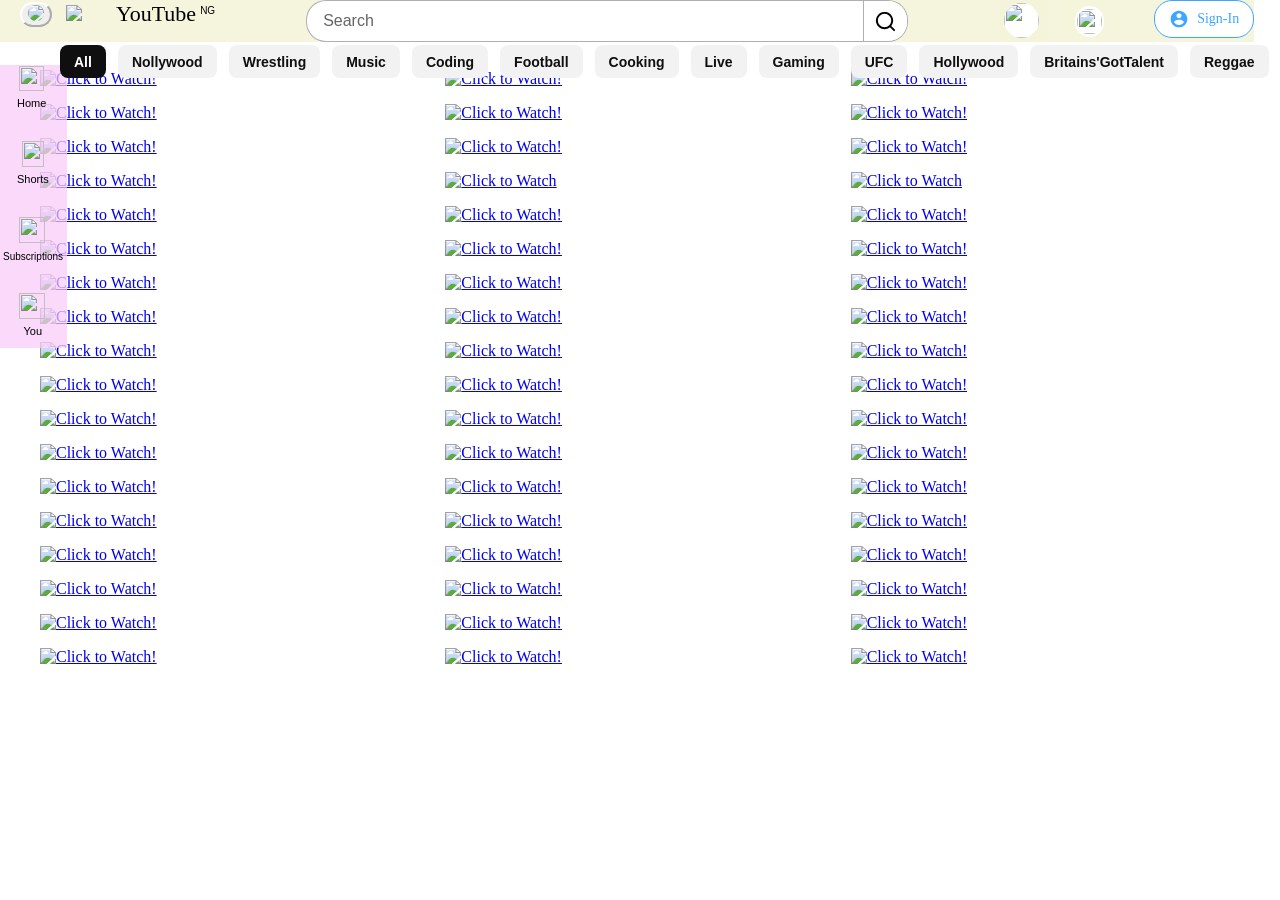
==== index.html @ 517a84d5 "Add files via upload" ====
<!DOCTYPE html>
<html lang="en">

<head>
    <meta charset="UTF-8">
    <meta name="viewport" content="width=device-width, initial-scale=1.0">
    <title>Defence</title>
    <link rel="stylesheet" href="youtube.css" type="text/css ">
</head>

<header class="header">
    <div class="search-con">

        <div class="firstdiv">
            <button class="bars"><img class="img" src="C:\Users\USER\Downloads\icons8-menu-20.png" href=""></button>
            <img src="C:\Users\USER\Downloads\icons8-youtube-34.png" class="ytube">
            <span class="text">YouTube</span>
            <span class="text1">NG</span>
        </div>

        <div class="search-container">

            <form class="search-box" action="https://www.youtube.com/results" method="get" target="_blank">
                <input type="text" placeholder="Search" name="search_query" />
                <button type="submit">
                    <!-- Magnifying glass SVG -->
                    <svg viewBox="0 0 24 24">
                        <path
                            d="M21.71 20.29L18 16.6A9 9 0 1 0 16.6 18l3.69 3.69a1 1 0 0 0 1.42-1.42zM11 18a7 7 0 1 1 7-7 7 7 0 0 1-7 7z" />
                    </svg>
                </button>
            </form>

            <!-- Mic button -->
            <button class="mice" type="button" id="micBtn" data-mic="Click to Speak">
                <img class="mic" src="C:\Users\USER\Downloads\icons8-mic-65.png">
            </button>

            <!-- Settings Button -->
            <button class="set" type="button" id="setBtn" data-set="Settings">
                <img class="settings" src="C:\Users\USER\Downloads\icons8-three-dots-30.png">
            </button>

        </div>

        <!-- Sign-in Button -->
        <div class="sign-in">
            <a href="https://accounts.google.com/v3/signin/identifier?continue=https%3A%2F%2Fwww.youtube.com%2Fsignin%3Faction_handle_signin%3Dtrue%26app%3Ddesktop%26hl%3Den%26next%3D%252F&dsh=S-1053052849%3A1782828135198230&ec=65620&hl=en&passive=true&service=youtube&uilel=3&flowName=GlifWebSignIn&flowEntry=ServiceLogin&ifkv=AcDsRvzUbCQH9_9eJzcm4LYRETXYOGBJB889gCs8-nRVeJg0uuyeNF04zO1zbl8M2gnf8XBkBU-H0w"
                class="sign-in-btn">
                <svg viewBox="0 0 24 24">
                    <path
                        d="M12 2C6.48 2 2 6.48 2 12s4.48 10 10 10 10-4.48 10-10S17.52 2 12 2zm0 3c1.66 0 3 1.34 3 3s-1.34 3-3 3-3-1.34-3-3 1.34-3 3-3zm0 14.2c-2.5 0-4.71-1.28-6-3.22.03-1.99 4-3.08 6-3.08 1.99 0 5.97 1.09 6 3.08-1.29 1.94-3.5 3.22-6 3.22z" />
                </svg>
                Sign-In</a>

            <div class="tooltip-text">Sign in to your Account</div>

        </div>


    </div>


    <nav class="leftside">

        <img src="C:\Users\USER\Downloads\icons8-home-30.png" class="home">
        <p class="hometext">Home</p>

        <img src="C:\Users\USER\Downloads\icons8-youtube-shorts-30 (1).png" class="shorts">
        <p class="shortstext">Shorts</p>

        <img src="C:\Users\USER\Downloads\icons8-subscription-30.png" class="subscription">
        <p class="subscriptiontext">Subscriptions</p>

        <img src="C:\Users\USER\Downloads\icons8-profile-30.png" class="profile2">
        <p class="profiletext">You</p>
    </nav>

</header>

<body>

    <!-- List -->
    <div class="wrapper">

        <div class="sectors">
            <a href="#all" class="chip active">All</a>
            <a href="https://youtube.com/Nollywoodpicturestv" target="_blank" class="chip">Nollywood</a>
            <a href="https://youtube.com/WWE" class="chip">Wrestling</a>
            <a href="https://youtube.com/DJ BOAT" target="_blank" class="chip">Music</a>
            <a href="https://youtube.com/Code with Harry" class="chip">Coding</a>
            <a href="https://youtube.com/FIFA" class="chip">Football</a>
            <a href="https://youtube.com/Gordon Ramsay" class="chip">Cooking</a>
            <a href="https://youtube.com/Live" class="chip">Live</a>
            <a href="https://youtube.com/Gaming" class="chip">Gaming</a>
            <a href="https://youtube.com/UFC" class="chip">UFC</a>
            <a href="https://youtube.com/Hollywood" class="chip">Hollywood</a>
            <a href="https://youtube.com/Britain's Got Talent" class="chip">Britains'GotTalent</a>
            <a href="https://youtube.com/Reggae" class="chip">Reggae</a>
            <a href="https://youtube.com/Anime" class="chip">Anime</a>
            <a href="https://youtube.com/Comedy Central" class="chip">Comedy</a>
            <a href="https://youtube.com/Podcasts" class="chip">Co</a>

            <a href="https://youtube.com/UFC" class="chip">UFC</a>
            <a href="https://youtube.com/Hollywood" class="chip">Hollywood</a>
            <a href="https://youtube.com/Britain's Got Talent" class="chip">Britains'GotTalent</a>
            <a href="https://youtube.com/Reggae" class="chip">Reggae</a>
            <a href="https://youtube.com/Anime" class="chip">Anime</a>
            <a href="https://youtube.com/Comedy Central" class="chip">Comedy</a>
            <a href="https://youtube.com/Podcasts" class="chip">Co</a>

        </div>

    </div>

    <!-- End of List -->

    <div class="video-grid">

        <div class="video">
            <a href="https://www.youtube.com/watch?v=WofDWnpa5F4">
                <img src="C:\Users\USER\Pictures\Screenshots\Screenshot (9 ).jpg" alt="Click to Watch!">
            </a>
        </div>

        <div class="video-card">
            <a href="https://www.youtube.com/watch?v=YzoJQS4mEzI">
                <img src="C:\Users\USER\Pictures\Screenshots\Screenshot (32 ).jpg" alt="Click to Watch!">
            </a>
        </div>

        <div class="video-card">
            <a href="https://www.youtube.com/watch?v=7iftcDLX8Uk">
                <img src="C:\Users\USER\Pictures\Screenshots\Screenshot (41 ).jpg" alt="Click to Watch!">
            </a>
        </div>

        <div class="video-card">
            <a href="https://www.youtube.com/watch?v=rcBaj7VoPa8">
                <img src="C:\Users\USER\Pictures\Screenshots\Screenshot (11 ).jpg" alt="Click to Watch!">
            </a>
        </div>

        <div class="video-card">
            <a href="https://www.youtube.com/watch?v=EDZ25anwgjc&list=RDEDZ25anwgjc&start_radio=1">
                <img src="C:\Users\USER\Pictures\Screenshots\Screenshot (53 ).jpg" alt="Click to Watch!">
            </a>
        </div>

        <div class="video-card">
            <a href="https://www.youtube.com/watch?v=gWQLFRDzqdc">
                <img src="C:\Users\USER\Pictures\Screenshots\Screenshot (12 ).jpg" alt="Click to Watch!">
            </a>
        </div>

        <div class="video-card">
            <a href="https://www.youtube.com/watch?v=0sg09tVCdi0">
                <img src="C:\Users\USER\Pictures\Screenshots\Screenshot (14 ).jpg" alt="Click to Watch!">
            </a>
        </div>

        <div class="video-card">
            <a href="https://www.youtube.com/watch?v=tIbWZ6PtSgs">
                <img src="C:\Users\USER\Pictures\Screenshots\Screenshot (10 ).jpg" alt="Click to Watch!">
            </a>
        </div>

        <div class="video-card">
            <a href="https://www.youtube.com/watch?v=UOb2wpA8Ir8">
                <img src="C:\Users\USER\Pictures\Screenshots\Screenshot (15 ).jpg" alt="Click to Watch!">
            </a>
        </div>

        <div class="video-card">
            <a href="https://www.youtube.com/watch?v=LJUm09Qa72A">
                <img src="C:\Users\USER\Pictures\Screenshots\Screenshot (17 ).jpg" alt="Click to Watch!">
            </a>
        </div>

        <div class="video-card">
            <a href="https://www.youtube.com/watch?v=xTvH5geUotw">
                <img src="C:\Users\USER\Pictures\Screenshots\Screenshot (16 ).jpg" alt="Click to Watch">
            </a>
        </div>

        <div class="video-card">
            <a href="https://www.youtube.com/watch?v=8eXwFuJeERE">
                <img src="C:\Users\USER\Pictures\Screenshots\Screenshot (55 ).jpg" alt="Click to Watch">
            </a>
        </div>

        <div class="video-card">
            <a href="https://www.youtube.com/watch?v=m58DWuZFI2U">
                <img src="C:\Users\USER\Pictures\Screenshots\Screenshot (18 ).jpg" alt="Click to Watch!">
            </a>
        </div>

        <div class="video-card">
            <a href="https://www.youtube.com/watch?v=ou6_pHCNJg4">
                <img src="C:\Users\USER\Pictures\Screenshots\Screenshot (19 ).jpg" alt="Click to Watch!">
            </a>
        </div>

        <div class="video-card">
            <a href="https://www.youtube.com/watch?v=QODUwbbVqnc">
                <img src="C:\Users\USER\Pictures\Screenshots\Screenshot (20 ).jpg" alt="Click to Watch!">
            </a>
        </div>

        <div class="video-card">
            <a href="https://www.youtube.com/watch?v=8bMh8azh3CY">
                <img src="C:\Users\USER\Pictures\Screenshots\Screenshot (21 ).jpg" alt="Click to Watch!">
            </a>
        </div>

        <div class="video-card">
            <a href="https://www.youtube.com/watch?v=3dflx5ANxO4">
                <img src="C:\Users\USER\Pictures\Screenshots\Screenshot (49 ).jpg" alt="Click to Watch!">
            </a>
        </div>

        <div class="video-card">
            <a href="https://www.youtube.com/watch?v=J0p5cXvW8mo">
                <img src="C:\Users\USER\Pictures\Screenshots\Screenshot (22 ).jpg" alt="Click to Watch!">
            </a>
        </div>

        <div class="video-card">
            <a href="https://www.youtube.com/watch?v=Bs_hlQZ3ZXM">
                <img src="C:\Users\USER\Pictures\Screenshots\Screenshot (54 ).jpg" alt="Click to Watch!">
            </a>
        </div>

        <div class="video-card">
            <a href="https://www.youtube.com/watch?v=YsWDvNkjSLY">
                <img src="C:\Users\USER\Pictures\Screenshots\Screenshot (23 ).jpg" alt="Click to Watch!">
            </a>
        </div>

        <div class="video-card">
            <a href="https://www.youtube.com/watch?v=Hoo8Q0t7aH8">
                <img src="C:\Users\USER\Pictures\Screenshots\Screenshot (48 ).jpg" alt="Click to Watch!">
            </a>
        </div>

        <div class="video-card">
            <a href="https://www.youtube.com/watch?v=XQLEvieRMj4">
                <img src="C:\Users\USER\Pictures\Screenshots\Screenshot (24 ).jpg" alt="Click to Watch!">
            </a>
        </div>

        <div class="video-card">
            <a href="https://www.youtube.com/watch?v=FsFeT5fdIDs">
                <img src="C:\Users\USER\Pictures\Screenshots\Screenshot (50 ).jpg" alt="Click to Watch!">
            </a>
        </div>

        <div class="video-card">
            <a href="https://www.youtube.com/watch?v=bsRe3MXGaI4">
                <img src="C:\Users\USER\Pictures\Screenshots\Screenshot (25 ).jpg" alt="Click to Watch!">
            </a>
        </div>

        <div class="video-card">
            <a href="https://www.youtube.com/watch?v=0qjYigeKvIM">
                <img src="C:\Users\USER\Pictures\Screenshots\Screenshot (26 ).jpg" alt="Click to Watch!">
            </a>
        </div>

        <div class="video-card">
            <a href="https://www.youtube.com/watch?v=TAyofwYGmNE">
                <img src="C:\Users\USER\Pictures\Screenshots\Screenshot (52 ).jpg" alt="Click to Watch!">
            </a>
        </div>

        <div class="video-card">
            <a
                href="https://www.fpmarketsinternational.com/en-ng/032024/?gclid=EAIaIQobChMIi7GN8djMlQMVItC7CB2GPBjaEAEYAiAAEgJ93_D_BwE&fpm-affiliate-pcode=G2687-Dgen-img--125124-D--ROW-148&fpm-affiliate-utm-source=Google/Paid">
                <img src="C:\Users\USER\Pictures\Screenshots\Screenshot (27 ).jpg" alt="Click to Watch!">
            </a>
        </div>

        <div class="video-card">
            <a href="https://www.youtube.com/watch?v=JAVUsC9iV9E">
                <img src="C:\Users\USER\Pictures\Screenshots\Screenshot (28 ).jpg" alt="Click to Watch!">
            </a>
        </div>

        <div class="video-card">
            <a href="https://www.youtube.com/watch?v=JjvbOTDjR-o">
                <img src="C:\Users\USER\Pictures\Screenshots\Screenshot (29 ).jpg" alt="Click to Watch!">
            </a>
        </div>

        <div class="video-card">
            <a href="https://www.youtube.com/watch?v=S61MNy3ByxE">
                <img src="C:\Users\USER\Pictures\Screenshots\Screenshot (30 ).jpg" alt="Click to Watch!">
            </a>
        </div>

        <div class="video-card">
            <a href="https://www.youtube.com/watch?v=lMpoQnpg1IE">
                <img src="C:\Users\USER\Pictures\Screenshots\Screenshot (31 ).jpg" alt="Click to Watch!">
            </a>
        </div>

        <div class="video-card">
            <a href="https://www.youtube.com/watch?v=arcvyHDrLEI">
                <img src="C:\Users\USER\Pictures\Screenshots\Screenshot (33 ).jpg" alt="Click to Watch!">
            </a>
        </div>

        <div class="video-card">
            <a href="https://www.youtube.com/watch?v=b5EycwlRm30">
                <img src="C:\Users\USER\Pictures\Screenshots\Screenshot (34 ).jpg" alt="Click to Watch!">
            </a>
        </div>

        <div class="video-card">
            <a href="https://www.youtube.com/watch?v=dVGfAJ_wdpQ">
                <img src="C:\Users\USER\Pictures\Screenshots\Screenshot (36 ).jpg" alt="Click to Watch!">
            </a>
        </div>

        <div class="video-card">
            <a href="https://www.youtube.com/watch?v=VSJTIAR1QE4">
                <img src="C:\Users\USER\Pictures\Screenshots\Screenshot (38 ).jpg" alt="Click to Watch!">
            </a>
        </div>

        <div class="video-card">
            <a href="https://www.youtube.com/watch?v=AcFzN3KFtho">
                <img src="C:\Users\USER\Pictures\Screenshots\Screenshot (51 ).jpg" alt="Click to Watch!">
            </a>
        </div>

        <div class="video-card">
            <a href="https://www.youtube.com/watch?v=PTmzuRKbcuw">
                <img src="C:\Users\USER\Pictures\Screenshots\Screenshot (37 ).jpg" alt="Click to Watch!">
            </a>
        </div>

        <div class="video-card">
            <a href="https://www.youtube.com/watch?v=8qAJyg9DVak">
                <img src="C:\Users\USER\Pictures\Screenshots\Screenshot (39 ).jpg" alt="Click to Watch!">
            </a>
        </div>

        <div class="video-card">
            <a href="https://www.youtube.com/watch?v=F8ihXxL3tfw">
                <img src="C:\Users\USER\Pictures\Screenshots\Screenshot (40 ).jpg" alt="Click to Watch!">
            </a>
        </div>

        <div class="video-card">
            <a href="https://www.youtube.com/watch?v=9QSgB0H3giQ">
                <img src="C:\Users\USER\Pictures\Screenshots\Screenshot (43 ).jpg" alt="Click to Watch!">
            </a>
        </div>

        <div class="video-card">
            <a href="https://www.youtube.com/watch?v=w_bL-XWZkUY">
                <img src="C:\Users\USER\Pictures\Screenshots\Screenshot (47 ).jpg" alt="Click to Watch!">
            </a>
        </div>

        <div class="video-card">
            <a href="https://www.youtube.com/watch?v=q6AsllXpKBU">
                <img src="C:\Users\USER\Pictures\Screenshots\Screenshot (45 ).jpg" alt="Click to Watch!">
            </a>
        </div>

        <div class="video-card">
            <a href="https://www.youtube.com/watch?v=fKjtZJpQkIg">
                <img src="C:\Users\USER\Pictures\Screenshots\Screenshot (44 ).jpg" alt="Click to Watch!">
            </a>
        </div>

        <div class="video-card">
            <a href="https://www.youtube.com/watch?v=weeI1G46q0o&list=RDweeI1G46q0o&start_radio=1">
                <img src="C:\Users\USER\Pictures\Screenshots\Screenshot (56 ).jpg" alt="Click to Watch!">
            </a>
        </div>

        <div class="video-card">
            <a href="https://www.youtube.com/watch?v=Ee-XQlpxPOU">
                <img src="C:\Users\USER\Pictures\Screenshots\Screenshot (46 ).jpg" alt="Click to Watch!">
            </a>
        </div>

        <div class="video-card">
            <a href="https://www.youtube.com/watch?v=-xkBKJt-mQU">
                <img src="C:\Users\USER\Pictures\Screenshots\Screenshot (57).jpg" alt="Click to Watch!">
            </a>
        </div>

        <div class="video-card">
            <a href="https://www.youtube.com/watch?v=VkyhWU_TrUE">
                <img src="C:\Users\USER\Pictures\Screenshots\Screenshot (58).jpg" alt="Click to Watch!">
            </a>
        </div>

        <div class="video-card">
            <a href="https://www.youtube.com/watch?v=IRKXbl304fs&list=RDIRKXbl304fs&start_radio=1">
                <img src="C:\Users\USER\Pictures\Screenshots\Screenshot (59).jpg" alt="Click to Watch!">
            </a>
        </div>

        <div class="video-card">
            <a href="https://www.youtube.com/watch?v=XsVuH4rgsv4">
                <img src="C:\Users\USER\Pictures\Screenshots\Screenshot (60).jpg" alt="Click to Watch!">
            </a>
        </div>

        <div class="video-card">
            <a href="https://www.youtube.com/watch?v=f6uxpnnoCiQ">
                <img src="C:\Users\USER\Pictures\Screenshots\Screenshot (65).jpg" alt="Click to Watch!">
            </a>
        </div>

        <div class="video-card">
            <a href="https://www.youtube.com/watch?v=rBILZe1eEcE">
                <img src="C:\Users\USER\Pictures\Screenshots\Screenshot (61).jpg" alt="Click to Watch!">
            </a>
        </div>

        <div class="video-card">
            <a href="https://www.youtube.com/watch?v=rl3IZm8nPbs">
                <img src="C:\Users\USER\Pictures\Screenshots\Screenshot (62).jpg" alt="Click to Watch!">
            </a>
        </div>

        <div class="video-card">
            <a href="https://www.youtube.com/watch?v=oFF134_iokI">
                <img src="C:\Users\USER\Pictures\Screenshots\Screenshot (64).jpg" alt="Click to Watch!">
            </a>
        </div>

        <div class="video-card">
            <a href="https://www.youtube.com/watch?v=8a6o7U26FBE">
                <img src="C:\Users\USER\Pictures\Screenshots\Screenshot (63).jpg" alt="Click to Watch!">
            </a>
        </div>




    </div>

    <script src="youtube.js"></script>


</body>

</html>
---- youtube.css ----
body {
    margin: 0%;
}

.firstdiv {
    gap: 0px;
}

.bars {
    border-radius: 25px;
    border-color: white;
    margin-left: 20px;
    margin-right: 10px;
    position: relative;
}

.img {
    border-radius: 20px;
    gap: 20px;
}

.ytube {
    padding-top: 5px;

}

.text {
    padding-left: 30px;
    font-family: fantasy;
    font-size: 22px;
    padding-top: 3px;

}

.text1 {
    padding-left: 0px;
    font-family: 'Franklin Gothic Medium', 'Arial Narrow', Arial, sans-serif;
    font-size: 10px;
    position: absolute;
    padding-top: 5px;
    padding-left: 4px;
}

/* The Top Area that is somehow Yellow */
.search-con {
    display: flex;
    justify-content: center;
    flex-direction: row;
    margin: 0px;
    padding: 0%;
    gap: 50px;
    background-color: rgba(245, 245, 220, 0.959);
    position: fixed;
}

.search-container {
    display: flex;
    justify-content: center;
    margin: 0px;
    padding: 0%;
    gap: 20px;
}

/*The Search Box*/
.search-box {
    display: flex;
    width: 600px;
    /* adjust width */
    height: 40px;
    border: 1px solid #30303062;
    border-radius: 20px;
    /* full pill shape */
    overflow: hidden;
    /* keeps button inside the curve */
    background: #ffffff;
    margin-left: 60px;
    margin-right: 70px;
}

.search-box input {
    flex: 1;
    /* takes all space left */
    border: none;
    outline: none;
    padding: 0 16px;
    background: transparent;
    color: #000000;
    font-size: 16px;
}

.search-box input::placeholder {
    color: rgb(102, 100, 100);
}

.search-box button {
    width: 44px;
    padding-left: 10px;
    padding-right: 10px;
    border: none;
    border-left: 1px solid #30303062;
    background: #ffffff;
    cursor: pointer;
    display: flex;
    align-items: center;
    justify-content: center;
    transition: background 0.2s;
}

.search-box button:hover {
    background: #e7dddd;
}

/* Everything about the Mic */
.mice {
    border: none;
    padding-right: 0px;
    padding-bottom: 0px;
    background-color: rgba(245, 245, 220, 0.959);
}

.mice {
    position: relative;
}

.mice::after {
    content: attr(data-mic);
    position: absolute;
    top: 100%;
    left: 50%;
    transform: translateX(-50%);
    margin-top: 5px;
    padding: 6px 10px;
    border: 1px solid #ccc;

    /* Change the Colours Here */
    background-color: #f9f9f9;
    color: #333333;

    font-size: 12px;
    white-space: nowrap;
    border-radius: 4px;
    box-shadow: 2px 2px 5px rgba(0, 0, 0, 0.1);
    opacity: 0;
    pointer-events: none;
    transition: opacity 0.2s ease;
}

.mice:hover::after {
    opacity: 1;
}

/* End of the Hover text */

.mic {
    margin-right: 10px;
    margin-top: 0px;
    padding-left: 0px;
    width: 35px;
    height: 35px;
    background-color: white;
    border-radius: 20px;
    cursor: pointer;
}

.mic:hover {
    background-color: rgb(219, 217, 217);
    transition: 0.2s;
}

/* End of Everything about Mic */

/* Everything about Settings */
.settings {
    padding-top: 3px;
    padding-bottom: 2.5px;
    padding-left: 2px;
    padding-right: 2px;
    height: 20px;
    cursor: pointer;
    height: 25px;
    width: 25px;
    background-color: white;
    border-radius: 20px;
}

.set {
    border: none;
    padding-right: 0px;
    padding-bottom: 0px;
    background-color: rgba(245, 245, 220, 0.959);
}

.set {
    position: relative;
}

.set::after {
    content: attr(data-set);
    position: absolute;
    top: 100%;
    left: 50%;
    transform: translateX(-50%);
    margin-top: 5px;
    padding: 6px 10px;
    border: 1px solid #ccc;

    /* Change the Colours Here */
    background-color: #f9f9f9;
    color: #333333;

    font-size: 12px;
    white-space: nowrap;
    border-radius: 4px;
    box-shadow: 2px 2px 5px rgba(0, 0, 0, 0.1);
    opacity: 0;
    pointer-events: none;
    transition: opacity 0.2s ease;
}

.set:hover::after {
    opacity: 1;
}

.settings:hover {
    background-color: rgb(219, 217, 217);
    transition: 0.2s;
}

/* End of the Hover text */

/* End of Everything about Settings */

.button {
    padding-left: 20px;
    height: 50px;
    width: 100px;
    border-radius: 20px;

}

.profile1 {
    padding-left: -10px;
    color: blue;
}


/*Everything concerning the sign in part*/
.sign-in- {
    color: blue;
}

.sign-in-btn {
    display: inline-flex;
    align-items: center;
    gap: 8px;
    padding: 8px 14px;
    border: 1px solid #3ea6ff;
    /* YouTube blue */
    border-radius: 18px;
    /* pill shape */
    background: #fff;
    color: #3ea6ff;
    font-size: 14px;
    font-weight: 500;
    cursor: pointer;
    transition: background 0.2s;
    text-decoration: none;
}

.sign-in-btn:hover {
    background: #def1ff;
    /* light blue hover like YouTube */
}

.sign-in-btn svg {
    width: 20px;
    height: 20px;
    fill: currentcolor;
    /* takes the blue color */
}


.tooltip-text {
    position: absolute;
    top: 110%;
    left: 95.6%;
    transform: translateX(-50%);

    background-color: rgba(96, 96, 96, 0.9);
    color: white;
    padding: 8px 12px;
    border-radius: 4px;
    font-size: 12px;
    white-space: nowrap;
    font-family: sans-serif;

    opacity: 0;
    pointer-events: none;
    transition: opacity 0.2s ease;
    z-index: 100;
}

.sign-in:hover .tooltip-text {
    opacity: 1;
}

/* End of Everything Concerning Sign-in */

.leftside {
    position: fixed;
    display: flex;
    flex-direction: column;
    justify-content: flex-start;
    background-color: rgba(248, 202, 250, 0.719);
    margin-top: 0px;
    margin-top: 65px;
    padding-left: 4px;
    padding-right: 4px;
}

.searchicon {
    width: 35px;
    height: 35px;   
    padding-top: 5px;
    padding-left: -10px;
}

.home {
    width: 25px;
    height: 25px;
    padding-left: 15px;
    margin-top: 1px;
}

.hometext {
    margin-left: 13px;
    margin-top: 6px;
    font-family: 'Franklin Gothic Medium', 'Arial Narrow', Arial, sans-serif;
    font-size: 11px;
}

.shorts {
    width: 22px;
    height: 26px;
    padding-left: 18px;
    margin-top: 21px;
}

.shortstext {
    margin-left: 13px;
    margin-top: 6px;
    font-family: 'Franklin Gothic Medium', 'Arial Narrow', Arial, sans-serif;
    font-size: 11px;
}

.subscription {
    width: 26px;
    height: 26px;
    padding-left: 15px;
    margin-top: 21px;
}

.subscriptiontext {
    margin-left: -1px;
    margin-top: 8px;
    font-family: 'Franklin Gothic Medium', 'Arial Narrow', Arial, sans-serif;
    font-size: 10px;
}

.profile2 {
    width: 26px;
    height: 26px;
    padding-left: 15px;
    margin-top: 21px;
}

.profiletext {
    margin-left: 19.5px;
    margin-top: 6px;
    font-family: 'Franklin Gothic Medium', 'Arial Narrow', Arial, sans-serif;
    font-size: 11px;
}

/* Everything about the Chips at the Top */
.wrapper {
    width: 100%;
}

.sectors {
    position: fixed;
    margin-top: 35px;
    margin-left: 60PX;
    display: flex;
    gap: 12px;
    overflow-x: auto;
    white-space: nowrap;
    scroll-behavior: smooth;
    padding: 10px 0;

    -ms-overflow-style: touch;

    scrollbar-width: none;

}


/* Hide the Scrollbar for a cleaner look */
.sectors::-webkit-scrollbar {
    display: none;
}

/* Individual Pill Buttons (Chips) */
.chip {
    display: inline-block;
    padding: 0.5px 14px;
    background-color: #f2f2f2;
    color: #0f0f0f;
    text-decoration: none;
    border-radius: 8px;
    font-family: Roboto, "Arial", sans-serif;
    font-size: 14px;
    font-weight: 600;
    transition: background-color 0.2s;
    line-height: 2rem;
}

/* Hover Effect */
.chip:hover {
    background-color: #e5e5e5;
}

/* The active/selected button lock */
.chip.active {
    background-color: #0f0f0f;
    color: white;
}

/* End of Evverything about the Chips */


/*Videos*/
.video-grid {
    display: grid;
    grid-template-columns: repeat(3, 1fr);
    /* 3 columns */
    gap: 16px;
    /* space between videos */
    max-width: 1200px;
    margin: 0 auto;
    padding-top: 70px;
}


/*The Hover effect on the videos*/
.video-card:hover {
    background-color: rgb(203, 245, 245);
    transition: background 0.7s;
}

.video:hover {
    cursor: pointer;
    background-color: rgb(16, 67, 233);
}
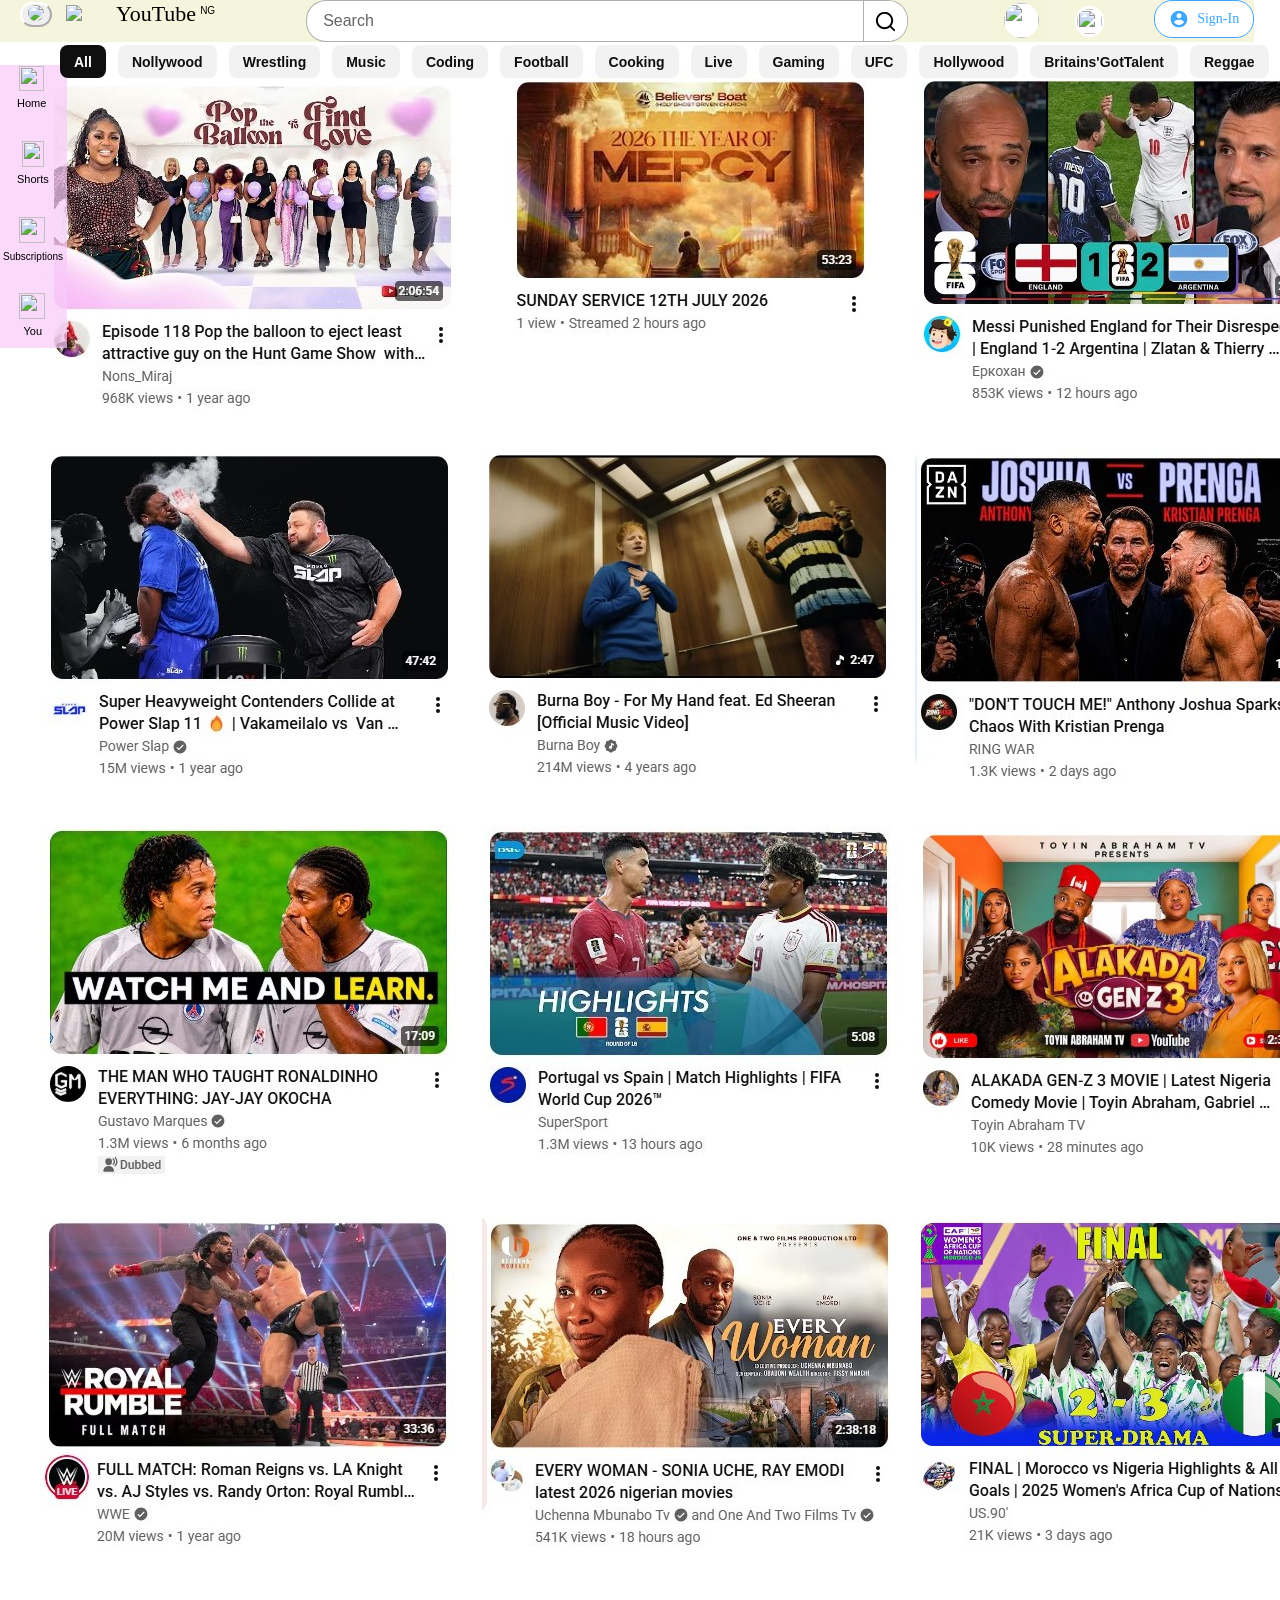
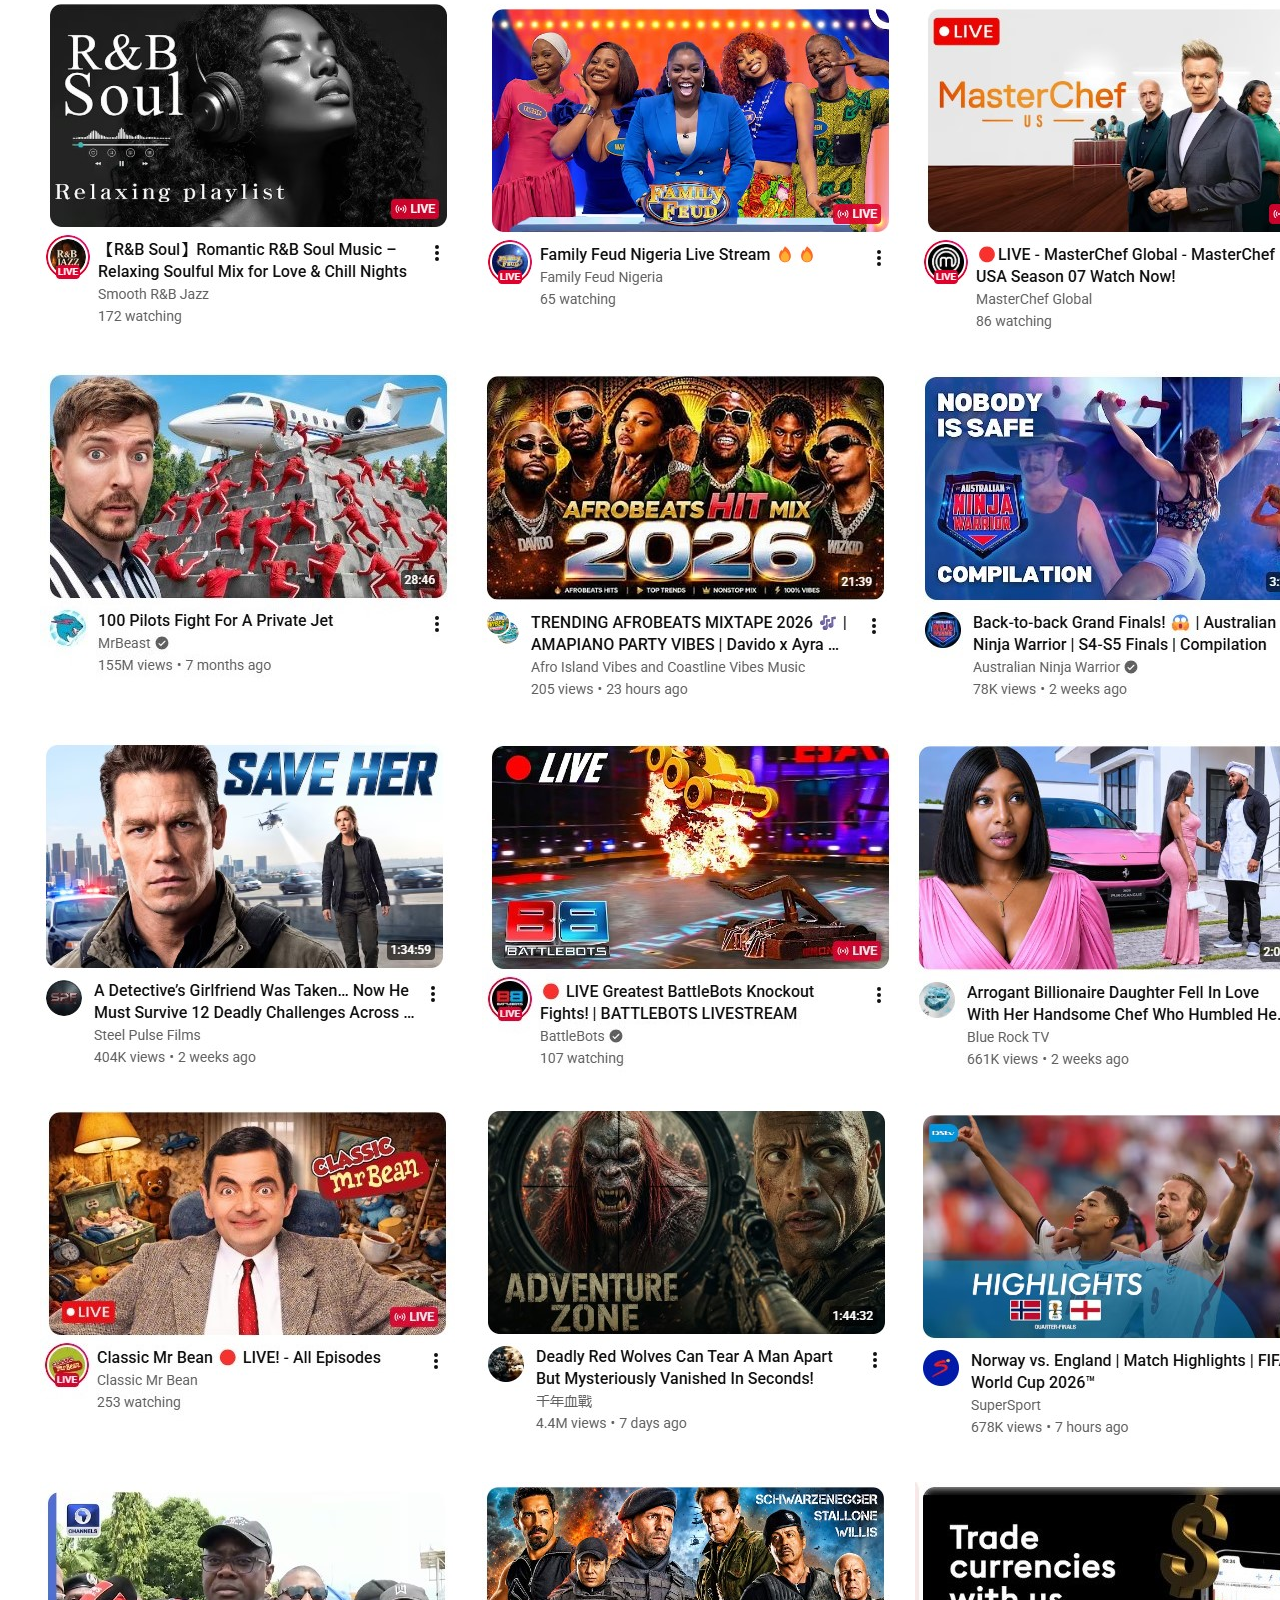
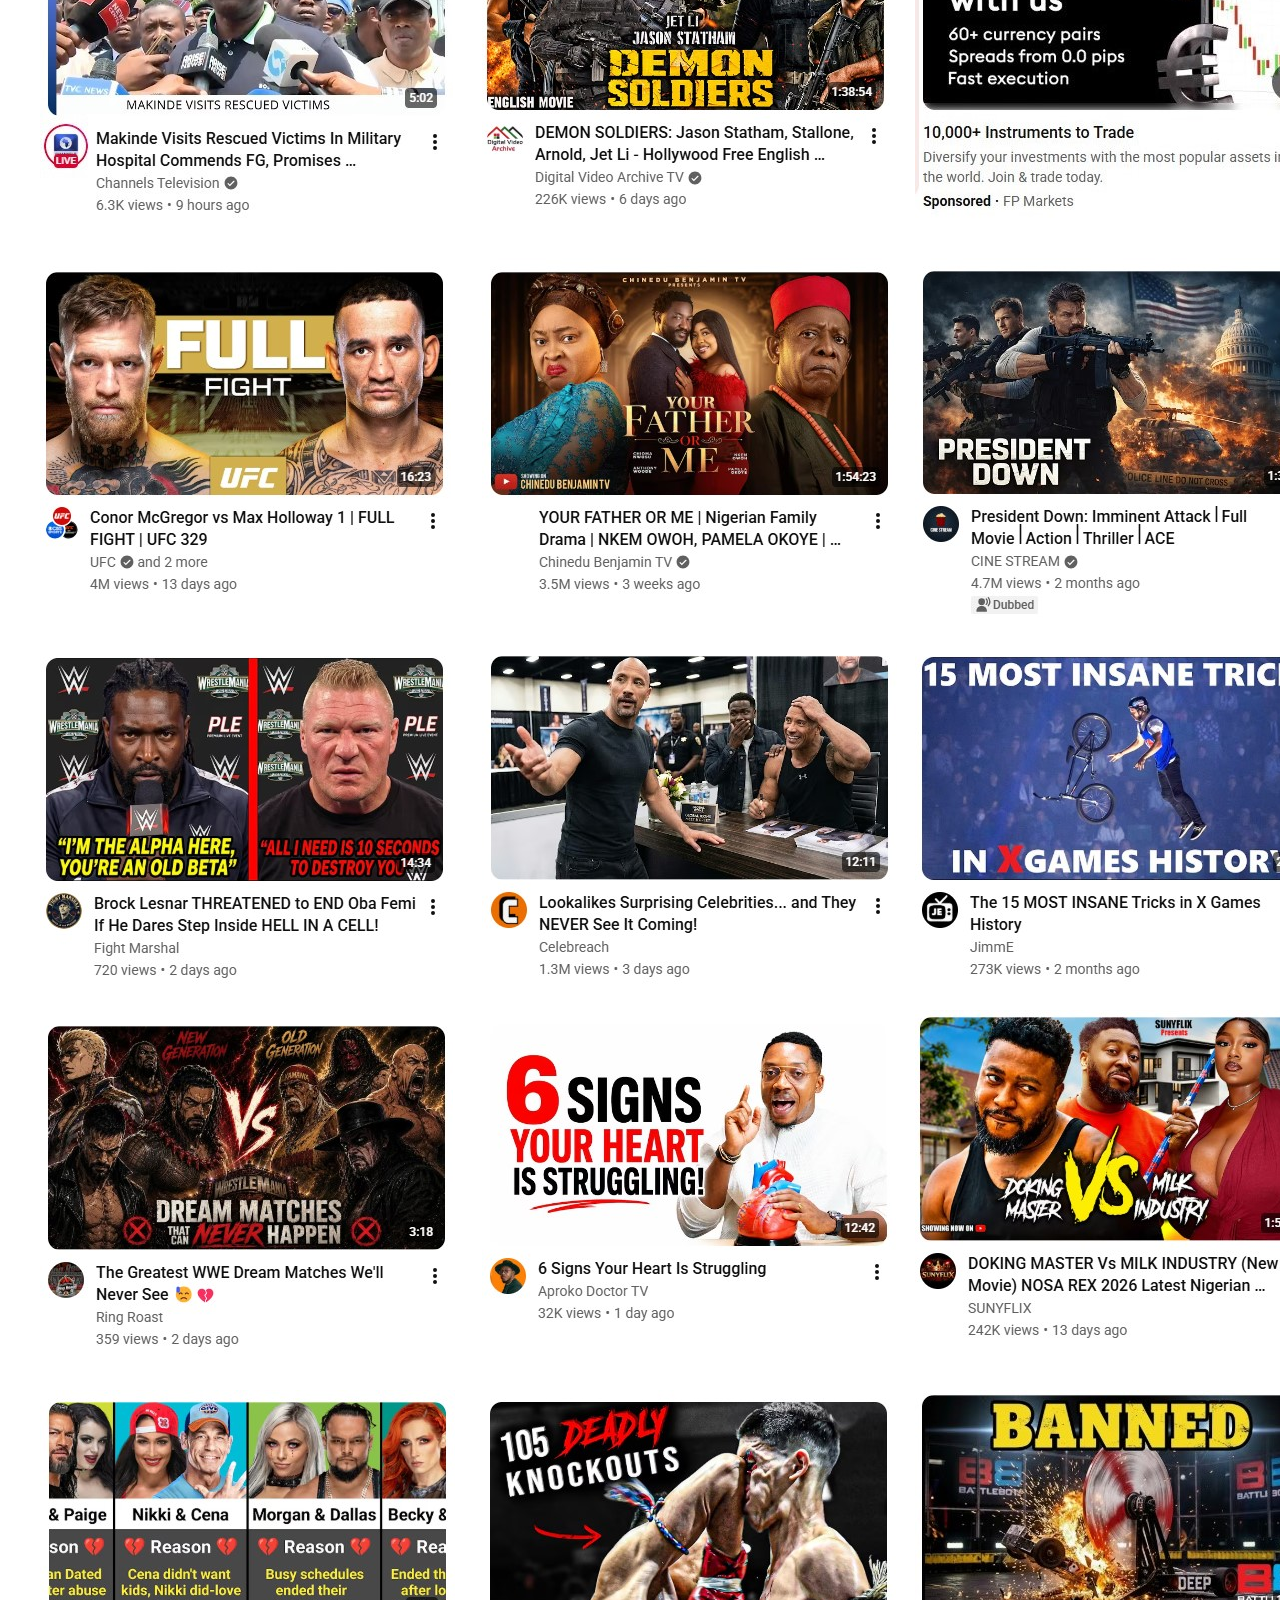
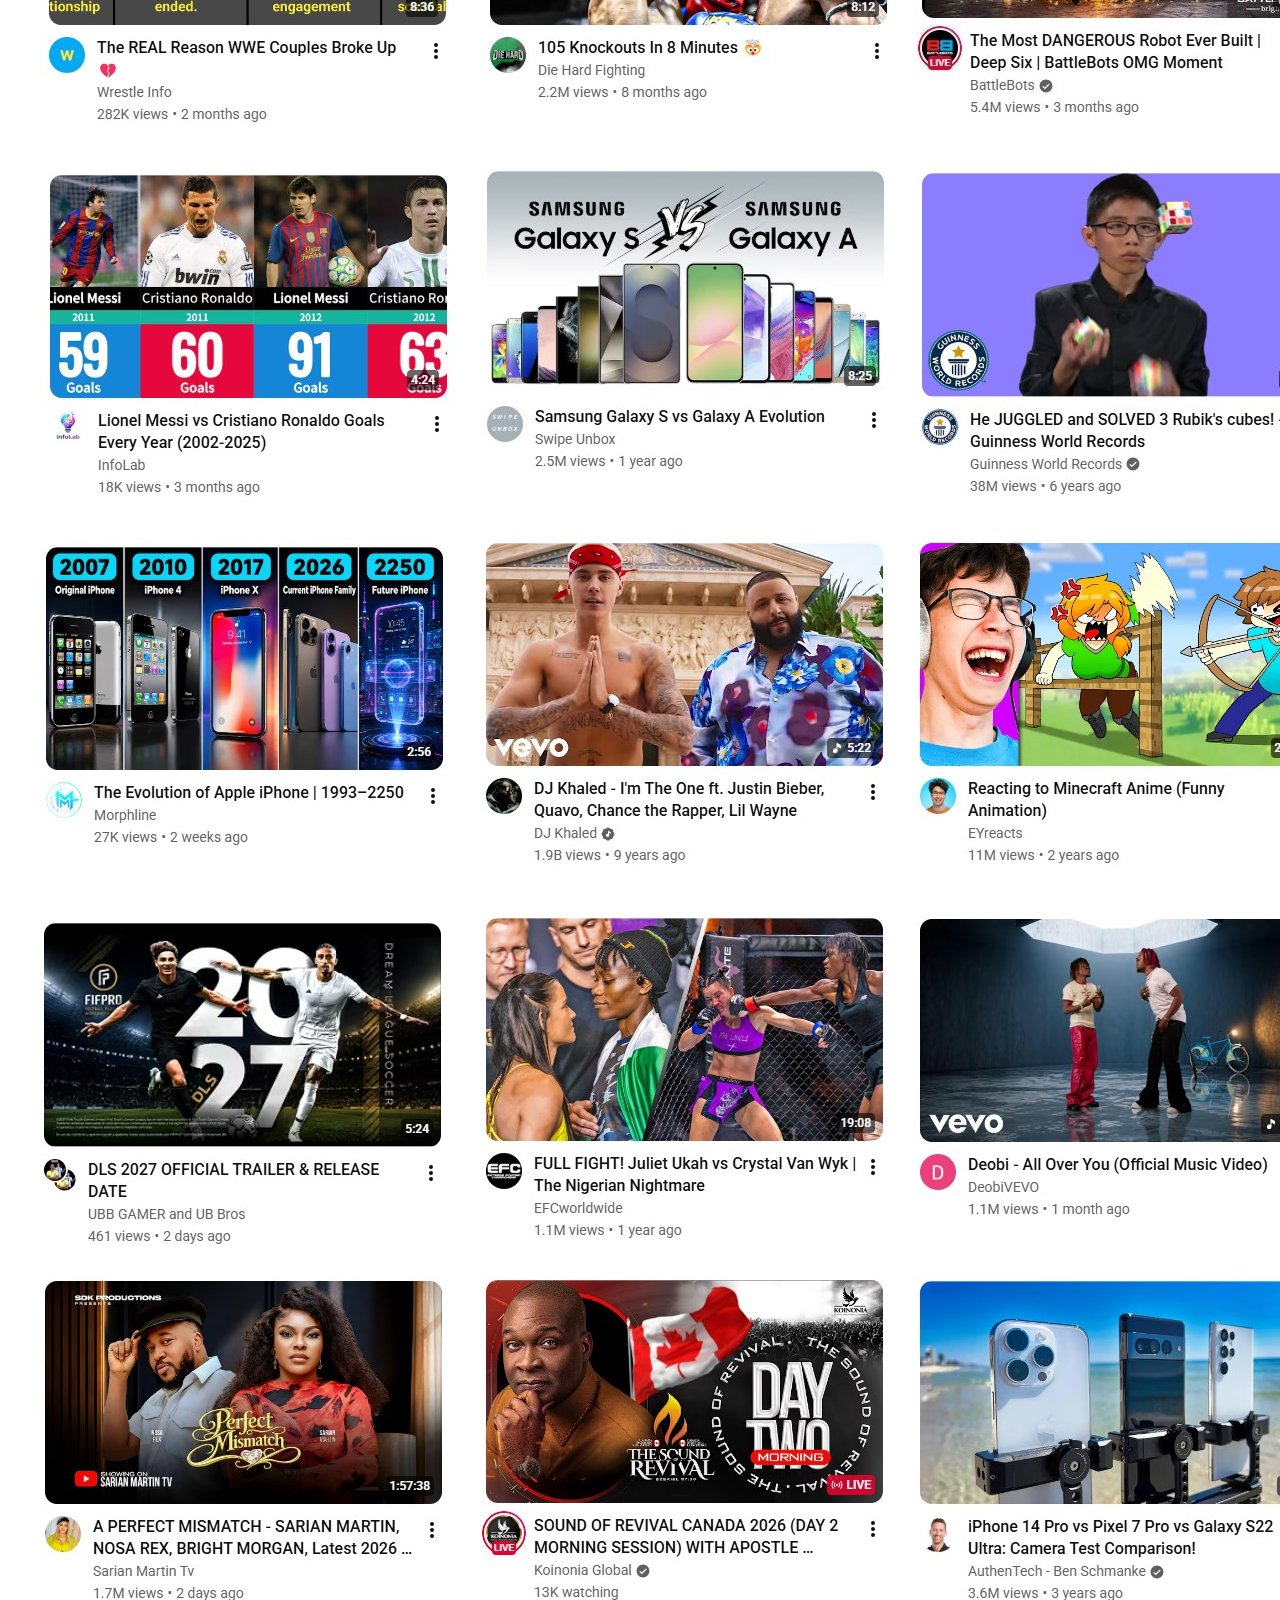
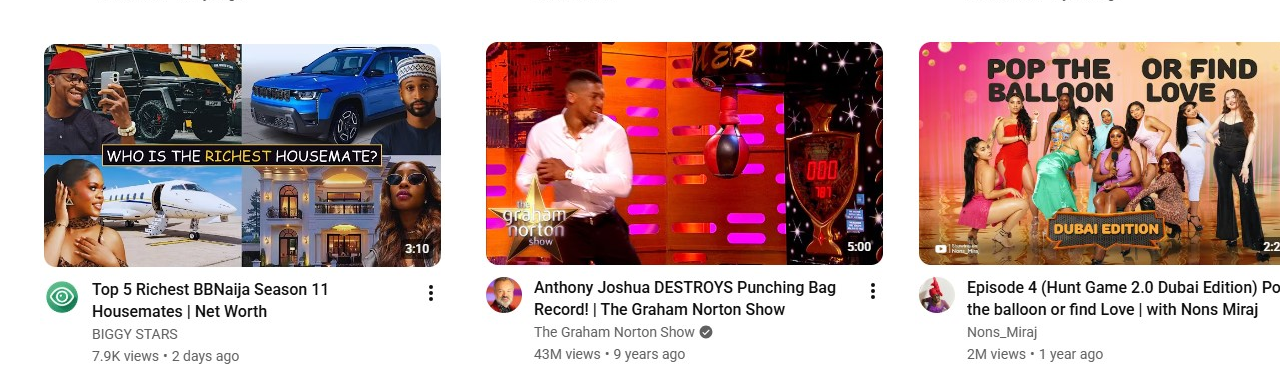
==== commit 88481a39: "Add files via upload" ====
--- a/index.html
+++ b/index.html
@@ -119,326 +119,326 @@
 
         <div class="video">
             <a href="https://www.youtube.com/watch?v=WofDWnpa5F4">
-                <img src="C:\Users\USER\Pictures\Screenshots\Screenshot (9 ).jpg" alt="Click to Watch!">
+                <img src="Screenshot (9 ).jpg" alt="Click to Watch!">
             </a>
         </div>
 
         <div class="video-card">
             <a href="https://www.youtube.com/watch?v=YzoJQS4mEzI">
-                <img src="C:\Users\USER\Pictures\Screenshots\Screenshot (32 ).jpg" alt="Click to Watch!">
+                <img src="Screenshot (32 ).jpg" alt="Click to Watch!">
             </a>
         </div>
 
         <div class="video-card">
             <a href="https://www.youtube.com/watch?v=7iftcDLX8Uk">
-                <img src="C:\Users\USER\Pictures\Screenshots\Screenshot (41 ).jpg" alt="Click to Watch!">
+                <img src="Screenshot (41 ).jpg" alt="Click to Watch!">
             </a>
         </div>
 
         <div class="video-card">
             <a href="https://www.youtube.com/watch?v=rcBaj7VoPa8">
-                <img src="C:\Users\USER\Pictures\Screenshots\Screenshot (11 ).jpg" alt="Click to Watch!">
+                <img src="Screenshot (11 ).jpg" alt="Click to Watch!">
             </a>
         </div>
 
         <div class="video-card">
             <a href="https://www.youtube.com/watch?v=EDZ25anwgjc&list=RDEDZ25anwgjc&start_radio=1">
-                <img src="C:\Users\USER\Pictures\Screenshots\Screenshot (53 ).jpg" alt="Click to Watch!">
+                <img src="Screenshot (53 ).jpg" alt="Click to Watch!">
             </a>
         </div>
 
         <div class="video-card">
             <a href="https://www.youtube.com/watch?v=gWQLFRDzqdc">
-                <img src="C:\Users\USER\Pictures\Screenshots\Screenshot (12 ).jpg" alt="Click to Watch!">
+                <img src="Screenshot (12 ).jpg" alt="Click to Watch!">
             </a>
         </div>
 
         <div class="video-card">
             <a href="https://www.youtube.com/watch?v=0sg09tVCdi0">
-                <img src="C:\Users\USER\Pictures\Screenshots\Screenshot (14 ).jpg" alt="Click to Watch!">
+                <img src="Screenshot (14 ).jpg" alt="Click to Watch!">
             </a>
         </div>
 
         <div class="video-card">
             <a href="https://www.youtube.com/watch?v=tIbWZ6PtSgs">
-                <img src="C:\Users\USER\Pictures\Screenshots\Screenshot (10 ).jpg" alt="Click to Watch!">
+                <img src="Screenshot (10 ).jpg" alt="Click to Watch!">
             </a>
         </div>
 
         <div class="video-card">
             <a href="https://www.youtube.com/watch?v=UOb2wpA8Ir8">
-                <img src="C:\Users\USER\Pictures\Screenshots\Screenshot (15 ).jpg" alt="Click to Watch!">
+                <img src="Screenshot (15 ).jpg" alt="Click to Watch!">
             </a>
         </div>
 
         <div class="video-card">
             <a href="https://www.youtube.com/watch?v=LJUm09Qa72A">
-                <img src="C:\Users\USER\Pictures\Screenshots\Screenshot (17 ).jpg" alt="Click to Watch!">
+                <img src="Screenshot (17 ).jpg" alt="Click to Watch!">
             </a>
         </div>
 
         <div class="video-card">
             <a href="https://www.youtube.com/watch?v=xTvH5geUotw">
-                <img src="C:\Users\USER\Pictures\Screenshots\Screenshot (16 ).jpg" alt="Click to Watch">
+                <img src="Screenshot (16 ).jpg" alt="Click to Watch">
             </a>
         </div>
 
         <div class="video-card">
             <a href="https://www.youtube.com/watch?v=8eXwFuJeERE">
-                <img src="C:\Users\USER\Pictures\Screenshots\Screenshot (55 ).jpg" alt="Click to Watch">
+                <img src="Screenshot (55 ).jpg" alt="Click to Watch">
             </a>
         </div>
 
         <div class="video-card">
             <a href="https://www.youtube.com/watch?v=m58DWuZFI2U">
-                <img src="C:\Users\USER\Pictures\Screenshots\Screenshot (18 ).jpg" alt="Click to Watch!">
+                <img src="Screenshot (18 ).jpg" alt="Click to Watch!">
             </a>
         </div>
 
         <div class="video-card">
             <a href="https://www.youtube.com/watch?v=ou6_pHCNJg4">
-                <img src="C:\Users\USER\Pictures\Screenshots\Screenshot (19 ).jpg" alt="Click to Watch!">
+                <img src="Screenshot (19 ).jpg" alt="Click to Watch!">
             </a>
         </div>
 
         <div class="video-card">
             <a href="https://www.youtube.com/watch?v=QODUwbbVqnc">
-                <img src="C:\Users\USER\Pictures\Screenshots\Screenshot (20 ).jpg" alt="Click to Watch!">
+                <img src="Screenshot (20 ).jpg" alt="Click to Watch!">
             </a>
         </div>
 
         <div class="video-card">
             <a href="https://www.youtube.com/watch?v=8bMh8azh3CY">
-                <img src="C:\Users\USER\Pictures\Screenshots\Screenshot (21 ).jpg" alt="Click to Watch!">
+                <img src="Screenshot (21 ).jpg" alt="Click to Watch!">
             </a>
         </div>
 
         <div class="video-card">
             <a href="https://www.youtube.com/watch?v=3dflx5ANxO4">
-                <img src="C:\Users\USER\Pictures\Screenshots\Screenshot (49 ).jpg" alt="Click to Watch!">
+                <img src="Screenshot (49 ).jpg" alt="Click to Watch!">
             </a>
         </div>
 
         <div class="video-card">
             <a href="https://www.youtube.com/watch?v=J0p5cXvW8mo">
-                <img src="C:\Users\USER\Pictures\Screenshots\Screenshot (22 ).jpg" alt="Click to Watch!">
+                <img src="Screenshot (22 ).jpg" alt="Click to Watch!">
             </a>
         </div>
 
         <div class="video-card">
             <a href="https://www.youtube.com/watch?v=Bs_hlQZ3ZXM">
-                <img src="C:\Users\USER\Pictures\Screenshots\Screenshot (54 ).jpg" alt="Click to Watch!">
+                <img src="Screenshot (54 ).jpg" alt="Click to Watch!">
             </a>
         </div>
 
         <div class="video-card">
             <a href="https://www.youtube.com/watch?v=YsWDvNkjSLY">
-                <img src="C:\Users\USER\Pictures\Screenshots\Screenshot (23 ).jpg" alt="Click to Watch!">
+                <img src="Screenshot (23 ).jpg" alt="Click to Watch!">
             </a>
         </div>
 
         <div class="video-card">
             <a href="https://www.youtube.com/watch?v=Hoo8Q0t7aH8">
-                <img src="C:\Users\USER\Pictures\Screenshots\Screenshot (48 ).jpg" alt="Click to Watch!">
+                <img src="Screenshot (48 ).jpg" alt="Click to Watch!">
             </a>
         </div>
 
         <div class="video-card">
             <a href="https://www.youtube.com/watch?v=XQLEvieRMj4">
-                <img src="C:\Users\USER\Pictures\Screenshots\Screenshot (24 ).jpg" alt="Click to Watch!">
+                <img src="Screenshot (24 ).jpg" alt="Click to Watch!">
             </a>
         </div>
 
         <div class="video-card">
             <a href="https://www.youtube.com/watch?v=FsFeT5fdIDs">
-                <img src="C:\Users\USER\Pictures\Screenshots\Screenshot (50 ).jpg" alt="Click to Watch!">
+                <img src="Screenshot (50 ).jpg" alt="Click to Watch!">
             </a>
         </div>
 
         <div class="video-card">
             <a href="https://www.youtube.com/watch?v=bsRe3MXGaI4">
-                <img src="C:\Users\USER\Pictures\Screenshots\Screenshot (25 ).jpg" alt="Click to Watch!">
+                <img src="Screenshot (25 ).jpg" alt="Click to Watch!">
             </a>
         </div>
 
         <div class="video-card">
             <a href="https://www.youtube.com/watch?v=0qjYigeKvIM">
-                <img src="C:\Users\USER\Pictures\Screenshots\Screenshot (26 ).jpg" alt="Click to Watch!">
+                <img src="Screenshot (26 ).jpg" alt="Click to Watch!">
             </a>
         </div>
 
         <div class="video-card">
             <a href="https://www.youtube.com/watch?v=TAyofwYGmNE">
-                <img src="C:\Users\USER\Pictures\Screenshots\Screenshot (52 ).jpg" alt="Click to Watch!">
+                <img src="Screenshot (52 ).jpg" alt="Click to Watch!">
             </a>
         </div>
 
         <div class="video-card">
             <a
                 href="https://www.fpmarketsinternational.com/en-ng/032024/?gclid=EAIaIQobChMIi7GN8djMlQMVItC7CB2GPBjaEAEYAiAAEgJ93_D_BwE&fpm-affiliate-pcode=G2687-Dgen-img--125124-D--ROW-148&fpm-affiliate-utm-source=Google/Paid">
-                <img src="C:\Users\USER\Pictures\Screenshots\Screenshot (27 ).jpg" alt="Click to Watch!">
+                <img src="Screenshot (27 ).jpg" alt="Click to Watch!">
             </a>
         </div>
 
         <div class="video-card">
             <a href="https://www.youtube.com/watch?v=JAVUsC9iV9E">
-                <img src="C:\Users\USER\Pictures\Screenshots\Screenshot (28 ).jpg" alt="Click to Watch!">
+                <img src="Screenshot (28 ).jpg" alt="Click to Watch!">
             </a>
         </div>
 
         <div class="video-card">
             <a href="https://www.youtube.com/watch?v=JjvbOTDjR-o">
-                <img src="C:\Users\USER\Pictures\Screenshots\Screenshot (29 ).jpg" alt="Click to Watch!">
+                <img src="Screenshot (29 ).jpg" alt="Click to Watch!">
             </a>
         </div>
 
         <div class="video-card">
             <a href="https://www.youtube.com/watch?v=S61MNy3ByxE">
-                <img src="C:\Users\USER\Pictures\Screenshots\Screenshot (30 ).jpg" alt="Click to Watch!">
+                <img src="Screenshot (30 ).jpg" alt="Click to Watch!">
             </a>
         </div>
 
         <div class="video-card">
             <a href="https://www.youtube.com/watch?v=lMpoQnpg1IE">
-                <img src="C:\Users\USER\Pictures\Screenshots\Screenshot (31 ).jpg" alt="Click to Watch!">
+                <img src="Screenshot (31 ).jpg" alt="Click to Watch!">
             </a>
         </div>
 
         <div class="video-card">
             <a href="https://www.youtube.com/watch?v=arcvyHDrLEI">
-                <img src="C:\Users\USER\Pictures\Screenshots\Screenshot (33 ).jpg" alt="Click to Watch!">
+                <img src="Screenshot (33 ).jpg" alt="Click to Watch!">
             </a>
         </div>
 
         <div class="video-card">
             <a href="https://www.youtube.com/watch?v=b5EycwlRm30">
-                <img src="C:\Users\USER\Pictures\Screenshots\Screenshot (34 ).jpg" alt="Click to Watch!">
+                <img src="Screenshot (34 ).jpg" alt="Click to Watch!">
             </a>
         </div>
 
         <div class="video-card">
             <a href="https://www.youtube.com/watch?v=dVGfAJ_wdpQ">
-                <img src="C:\Users\USER\Pictures\Screenshots\Screenshot (36 ).jpg" alt="Click to Watch!">
+                <img src="Screenshot (36 ).jpg" alt="Click to Watch!">
             </a>
         </div>
 
         <div class="video-card">
             <a href="https://www.youtube.com/watch?v=VSJTIAR1QE4">
-                <img src="C:\Users\USER\Pictures\Screenshots\Screenshot (38 ).jpg" alt="Click to Watch!">
+                <img src="Screenshot (38 ).jpg" alt="Click to Watch!">
             </a>
         </div>
 
         <div class="video-card">
             <a href="https://www.youtube.com/watch?v=AcFzN3KFtho">
-                <img src="C:\Users\USER\Pictures\Screenshots\Screenshot (51 ).jpg" alt="Click to Watch!">
+                <img src="Screenshot (51 ).jpg" alt="Click to Watch!">
             </a>
         </div>
 
         <div class="video-card">
             <a href="https://www.youtube.com/watch?v=PTmzuRKbcuw">
-                <img src="C:\Users\USER\Pictures\Screenshots\Screenshot (37 ).jpg" alt="Click to Watch!">
+                <img src="Screenshot (37 ).jpg" alt="Click to Watch!">
             </a>
         </div>
 
         <div class="video-card">
             <a href="https://www.youtube.com/watch?v=8qAJyg9DVak">
-                <img src="C:\Users\USER\Pictures\Screenshots\Screenshot (39 ).jpg" alt="Click to Watch!">
+                <img src="Screenshot (39 ).jpg" alt="Click to Watch!">
             </a>
         </div>
 
         <div class="video-card">
             <a href="https://www.youtube.com/watch?v=F8ihXxL3tfw">
-                <img src="C:\Users\USER\Pictures\Screenshots\Screenshot (40 ).jpg" alt="Click to Watch!">
+                <img src="Screenshot (40 ).jpg" alt="Click to Watch!">
             </a>
         </div>
 
         <div class="video-card">
             <a href="https://www.youtube.com/watch?v=9QSgB0H3giQ">
-                <img src="C:\Users\USER\Pictures\Screenshots\Screenshot (43 ).jpg" alt="Click to Watch!">
+                <img src="Screenshot (43 ).jpg" alt="Click to Watch!">
             </a>
         </div>
 
         <div class="video-card">
             <a href="https://www.youtube.com/watch?v=w_bL-XWZkUY">
-                <img src="C:\Users\USER\Pictures\Screenshots\Screenshot (47 ).jpg" alt="Click to Watch!">
+                <img src="Screenshot (47 ).jpg" alt="Click to Watch!">
             </a>
         </div>
 
         <div class="video-card">
             <a href="https://www.youtube.com/watch?v=q6AsllXpKBU">
-                <img src="C:\Users\USER\Pictures\Screenshots\Screenshot (45 ).jpg" alt="Click to Watch!">
+                <img src="Screenshot (45 ).jpg" alt="Click to Watch!">
             </a>
         </div>
 
         <div class="video-card">
             <a href="https://www.youtube.com/watch?v=fKjtZJpQkIg">
-                <img src="C:\Users\USER\Pictures\Screenshots\Screenshot (44 ).jpg" alt="Click to Watch!">
+                <img src="Screenshot (44 ).jpg" alt="Click to Watch!">
             </a>
         </div>
 
         <div class="video-card">
             <a href="https://www.youtube.com/watch?v=weeI1G46q0o&list=RDweeI1G46q0o&start_radio=1">
-                <img src="C:\Users\USER\Pictures\Screenshots\Screenshot (56 ).jpg" alt="Click to Watch!">
+                <img src="Screenshot (56 ).jpg" alt="Click to Watch!">
             </a>
         </div>
 
         <div class="video-card">
             <a href="https://www.youtube.com/watch?v=Ee-XQlpxPOU">
-                <img src="C:\Users\USER\Pictures\Screenshots\Screenshot (46 ).jpg" alt="Click to Watch!">
+                <img src="Screenshot (46 ).jpg" alt="Click to Watch!">
             </a>
         </div>
 
         <div class="video-card">
             <a href="https://www.youtube.com/watch?v=-xkBKJt-mQU">
-                <img src="C:\Users\USER\Pictures\Screenshots\Screenshot (57).jpg" alt="Click to Watch!">
+                <img src="Screenshot (57).jpg" alt="Click to Watch!">
             </a>
         </div>
 
         <div class="video-card">
             <a href="https://www.youtube.com/watch?v=VkyhWU_TrUE">
-                <img src="C:\Users\USER\Pictures\Screenshots\Screenshot (58).jpg" alt="Click to Watch!">
+                <img src="Screenshot (58).jpg" alt="Click to Watch!">
             </a>
         </div>
 
         <div class="video-card">
             <a href="https://www.youtube.com/watch?v=IRKXbl304fs&list=RDIRKXbl304fs&start_radio=1">
-                <img src="C:\Users\USER\Pictures\Screenshots\Screenshot (59).jpg" alt="Click to Watch!">
+                <img src="Screenshot (59).jpg" alt="Click to Watch!">
             </a>
         </div>
 
         <div class="video-card">
             <a href="https://www.youtube.com/watch?v=XsVuH4rgsv4">
-                <img src="C:\Users\USER\Pictures\Screenshots\Screenshot (60).jpg" alt="Click to Watch!">
+                <img src="Screenshot (60).jpg" alt="Click to Watch!">
             </a>
         </div>
 
         <div class="video-card">
             <a href="https://www.youtube.com/watch?v=f6uxpnnoCiQ">
-                <img src="C:\Users\USER\Pictures\Screenshots\Screenshot (65).jpg" alt="Click to Watch!">
+                <img src="Screenshot (65).jpg" alt="Click to Watch!">
             </a>
         </div>
 
         <div class="video-card">
             <a href="https://www.youtube.com/watch?v=rBILZe1eEcE">
-                <img src="C:\Users\USER\Pictures\Screenshots\Screenshot (61).jpg" alt="Click to Watch!">
+                <img src="Screenshot (61).jpg" alt="Click to Watch!">
             </a>
         </div>
 
         <div class="video-card">
             <a href="https://www.youtube.com/watch?v=rl3IZm8nPbs">
-                <img src="C:\Users\USER\Pictures\Screenshots\Screenshot (62).jpg" alt="Click to Watch!">
+                <img src="Screenshot (62).jpg" alt="Click to Watch!">
             </a>
         </div>
 
         <div class="video-card">
             <a href="https://www.youtube.com/watch?v=oFF134_iokI">
-                <img src="C:\Users\USER\Pictures\Screenshots\Screenshot (64).jpg" alt="Click to Watch!">
+                <img src="Screenshot (64).jpg" alt="Click to Watch!">
             </a>
         </div>
 
         <div class="video-card">
             <a href="https://www.youtube.com/watch?v=8a6o7U26FBE">
-                <img src="C:\Users\USER\Pictures\Screenshots\Screenshot (63).jpg" alt="Click to Watch!">
+                <img src="Screenshot (63).jpg" alt="Click to Watch!">
             </a>
         </div>
 
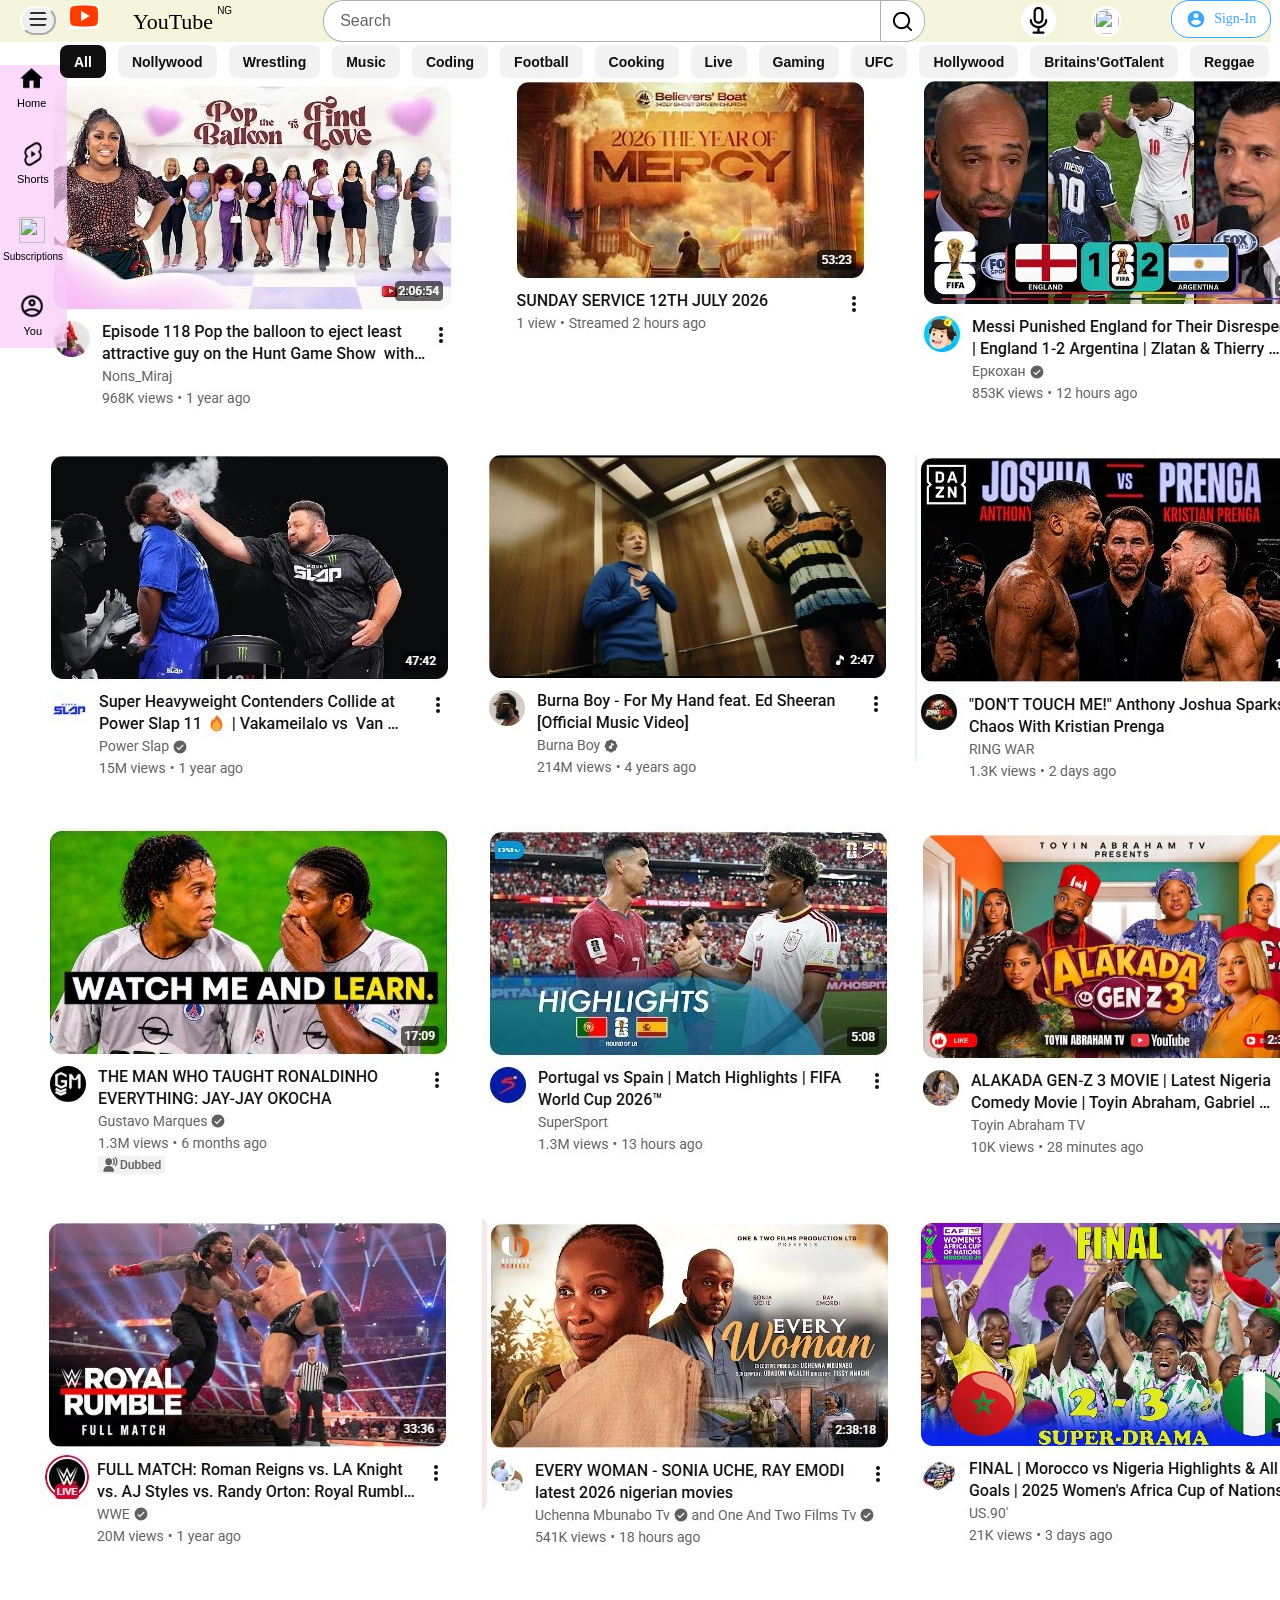
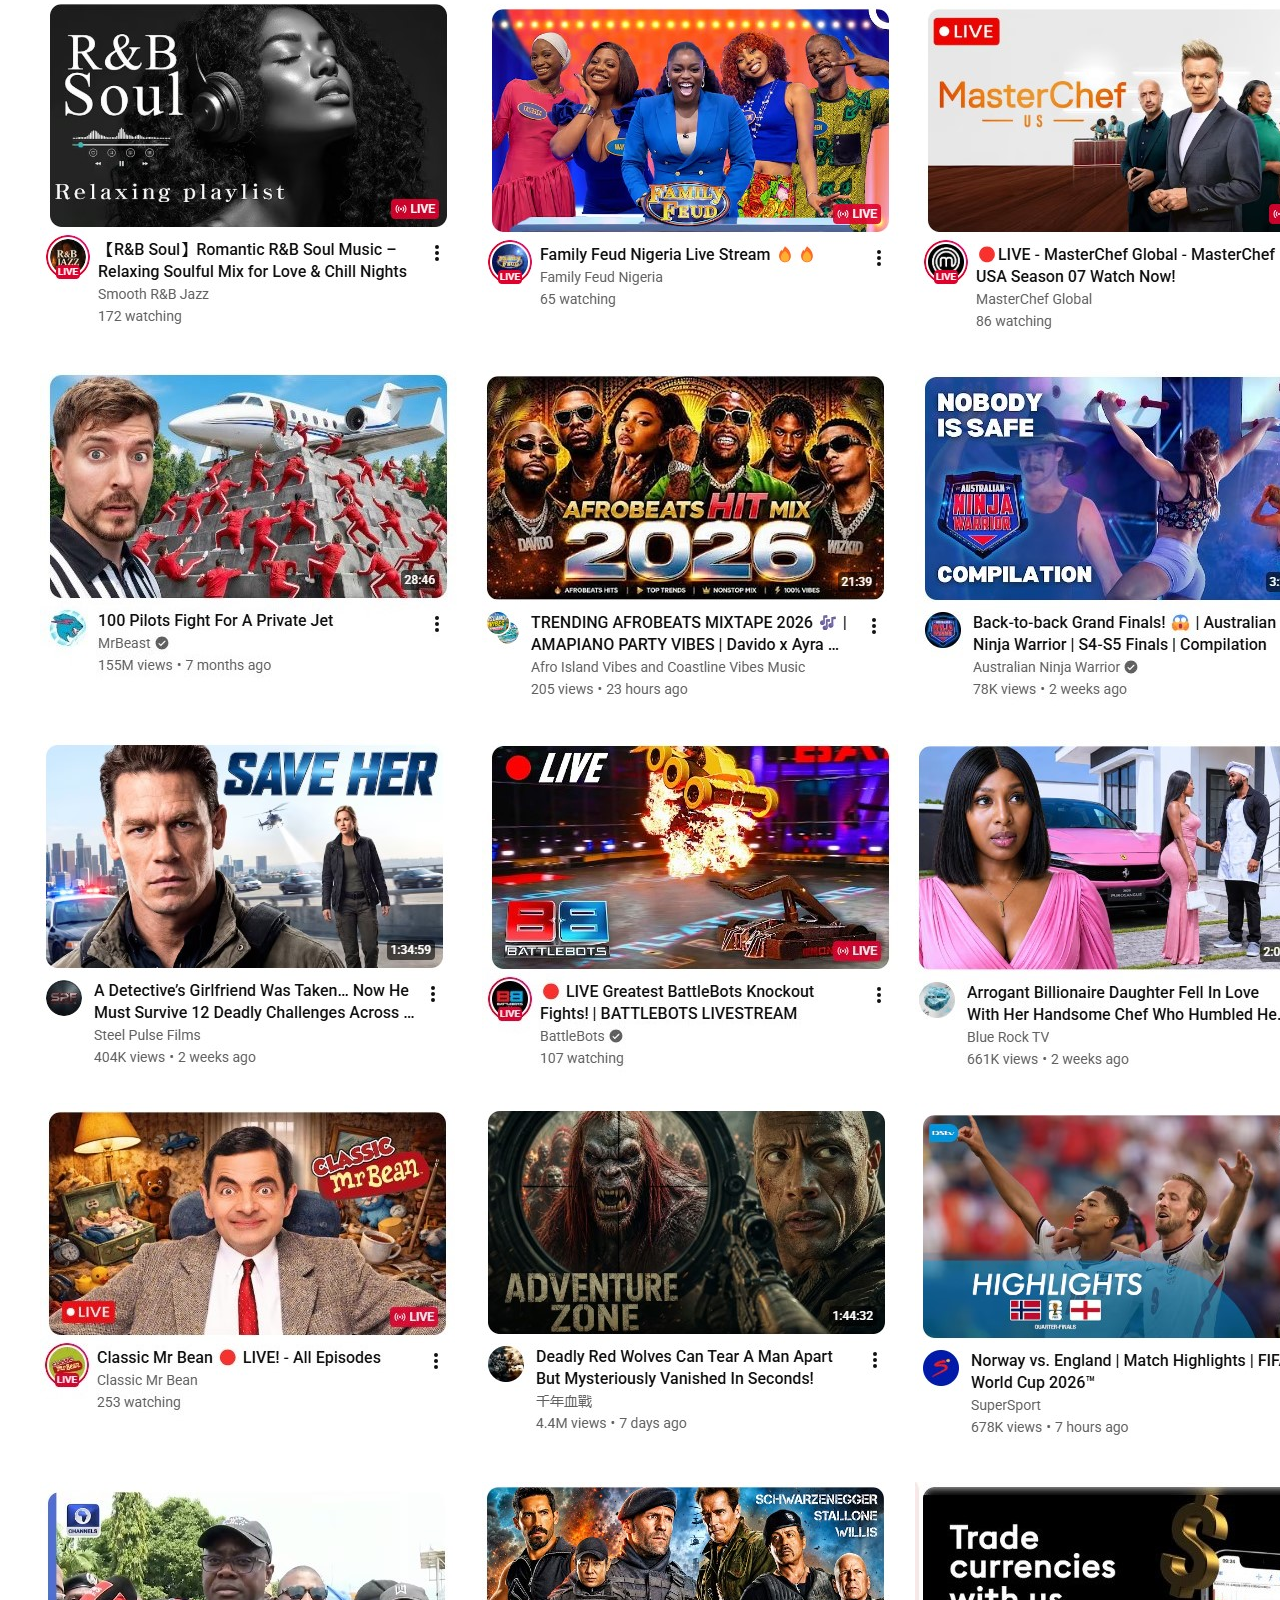
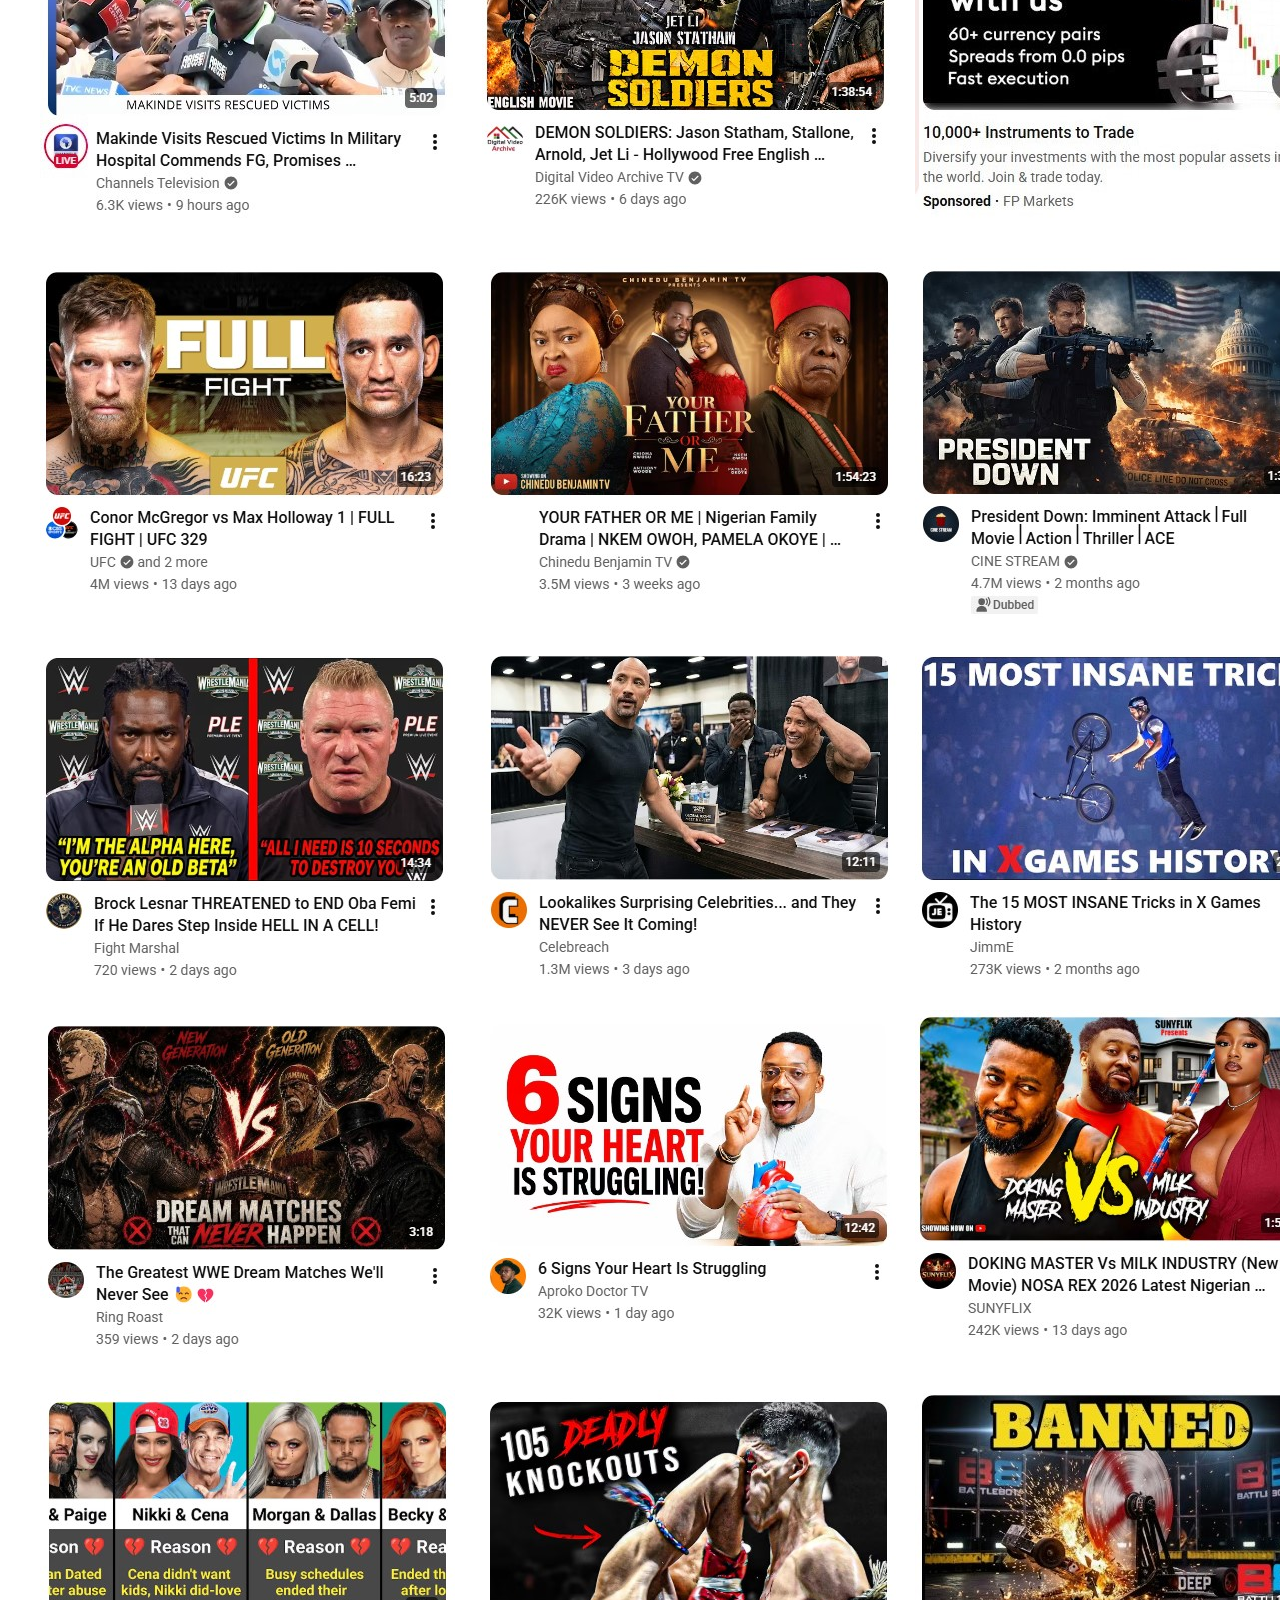
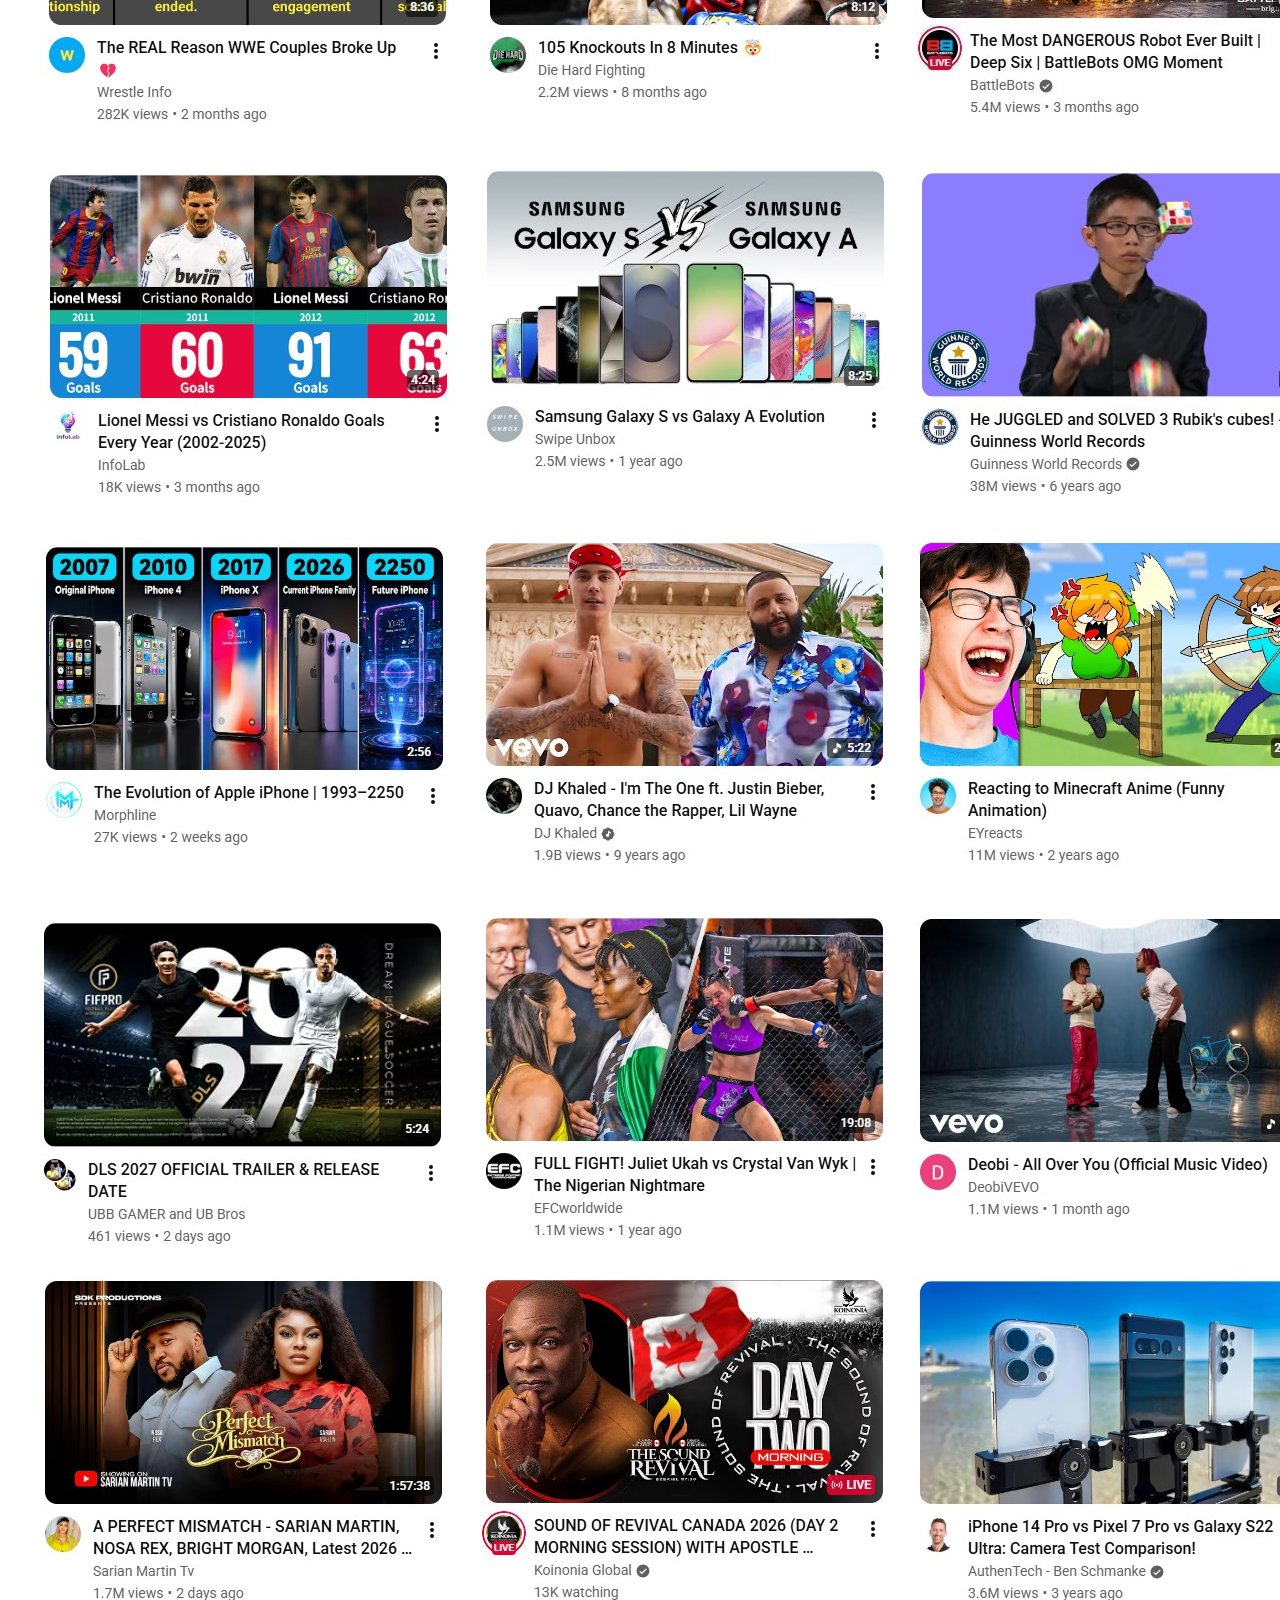
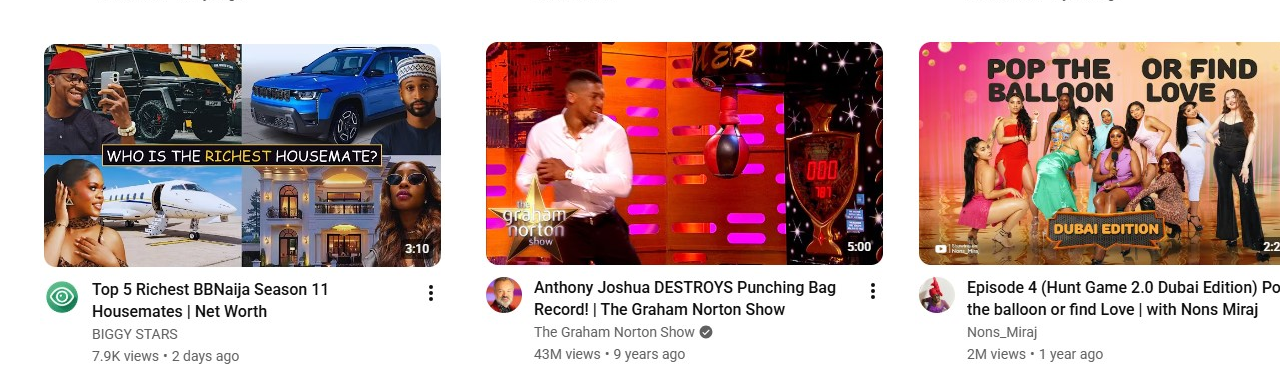
==== commit b532fd23: "Add files via upload" ====
--- a/index.html
+++ b/index.html
@@ -12,8 +12,8 @@
     <div class="search-con">
 
         <div class="firstdiv">
-            <button class="bars"><img class="img" src="C:\Users\USER\Downloads\icons8-menu-20.png" href=""></button>
-            <img src="C:\Users\USER\Downloads\icons8-youtube-34.png" class="ytube">
+            <button class="bars"><img class="img" src="icons8-menu-20.png" href=""></button>
+            <img src="icons8-youtube-shorts-30.png" class="ytube">
             <span class="text">YouTube</span>
             <span class="text1">NG</span>
         </div>
@@ -33,12 +33,12 @@
 
             <!-- Mic button -->
             <button class="mice" type="button" id="micBtn" data-mic="Click to Speak">
-                <img class="mic" src="C:\Users\USER\Downloads\icons8-mic-65.png">
+                <img class="mic" src="icons8-mic-65.png">
             </button>
 
             <!-- Settings Button -->
             <button class="set" type="button" id="setBtn" data-set="Settings">
-                <img class="settings" src="C:\Users\USER\Downloads\icons8-three-dots-30.png">
+                <img class="settings" src="icons8-three-dots-30.png">
             </button>
 
         </div>
@@ -63,16 +63,16 @@
 
     <nav class="leftside">
 
-        <img src="C:\Users\USER\Downloads\icons8-home-30.png" class="home">
+        <img src="icons8-home-30.png" class="home">
         <p class="hometext">Home</p>
 
-        <img src="C:\Users\USER\Downloads\icons8-youtube-shorts-30 (1).png" class="shorts">
+        <img src="icons8.png" class="shorts">
         <p class="shortstext">Shorts</p>
 
-        <img src="C:\Users\USER\Downloads\icons8-subscription-30.png" class="subscription">
+        <img src="icons8-subscription-30.png" class="subscription">
         <p class="subscriptiontext">Subscriptions</p>
 
-        <img src="C:\Users\USER\Downloads\icons8-profile-30.png" class="profile2">
+        <img src="icons8-profile-30.png" class="profile2">
         <p class="profiletext">You</p>
     </nav>
 
